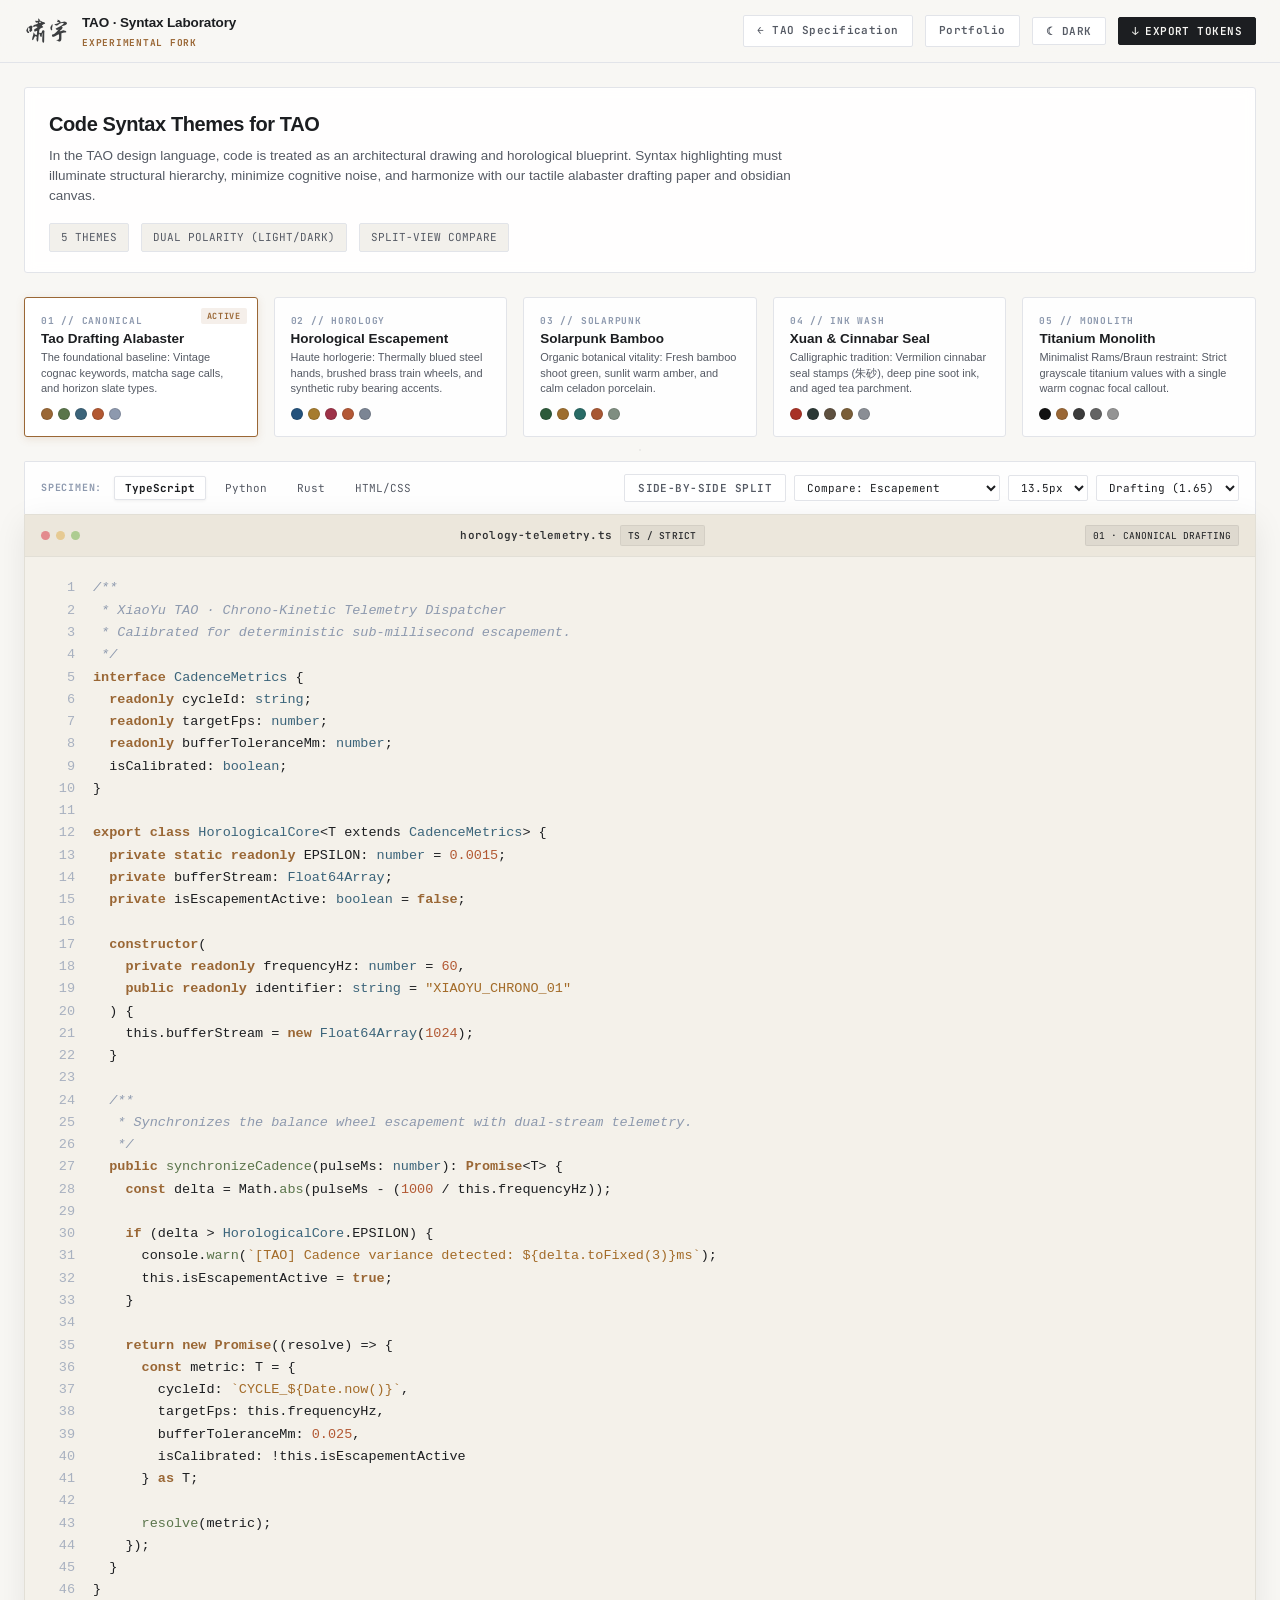
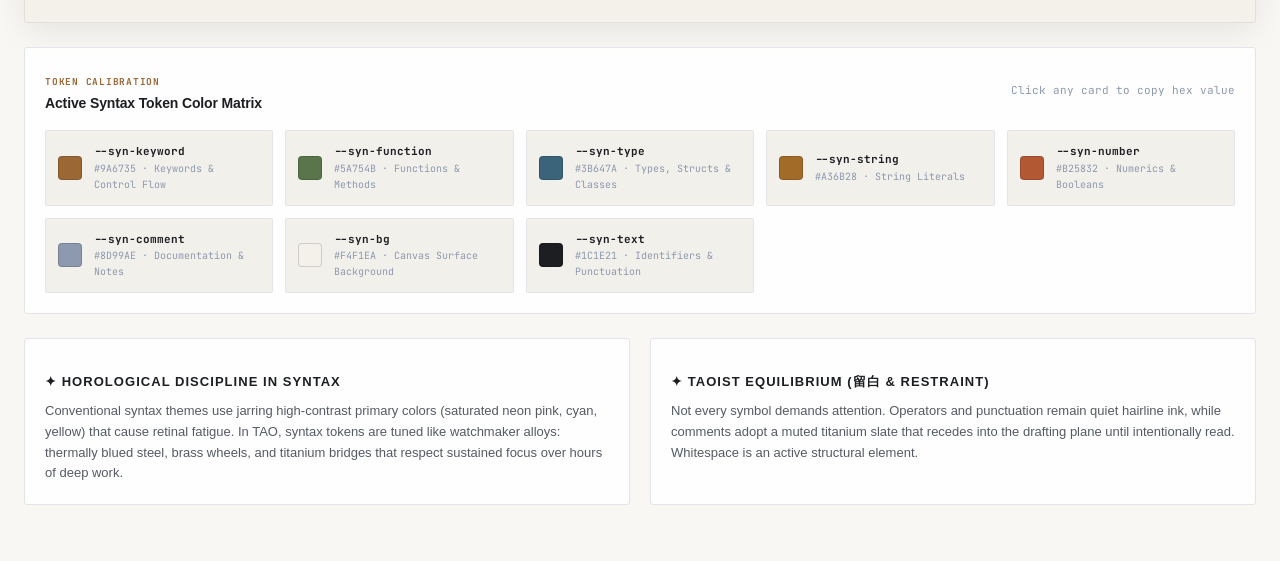
==== code-themes.html @ 93fcc8e7 "in-progress changes for sec 7" ====
<!DOCTYPE html>
<html lang="en" data-theme="light">
<head>
  <meta charset="UTF-8">
  <meta name="viewport" content="width=device-width, initial-scale=1.0">
  <title>啸宇 · TAO | Code Themes Laboratory (Experimental)</title>
  <meta name="description" content="Interactive code syntax theme laboratory for the XiaoYu TAO design system. Experiment with horological, botanical, calligraphic, and minimalist syntax palettes.">

  <!-- Core TAO Tokens & Styling -->
  <link rel="stylesheet" href="tokens.css">
  <link rel="stylesheet" href="code-themes.css">

  <!-- Zero-Flash Dark Mode Initialization -->
  <script>
    (function () {
      const saved = localStorage.getItem('xiaoyu_theme');
      const pref = window.matchMedia('(prefers-color-scheme: dark)').matches ? 'dark' : 'light';
      document.documentElement.setAttribute('data-theme', saved || pref);
    })();
  </script>
</head>
<body class="code-lab-page">

  <!-- LAB NAVIGATION HEADER -->
  <header class="lab-header">
    <div class="lab-header-inner">
      <a href="index.html" class="lab-brand" title="Return to XiaoYu TAO Specification">
        <span class="lab-calligraphy">啸宇</span>
        <div class="lab-title-group">
          <span class="lab-title">TAO · Syntax Laboratory</span>
          <span class="lab-badge">EXPERIMENTAL FORK</span>
        </div>
      </a>

      <div class="lab-nav-actions">
        <a href="index.html" class="lab-btn">← TAO Specification</a>
        <a href="portfolio.html" class="lab-btn">Portfolio</a>
        <button type="button" class="lab-btn" id="theme-toggle-btn" onclick="toggleGlobalTheme()" title="Toggle Dark / Light Canvas">
          <span id="theme-toggle-icon">☾</span>
          <span id="theme-toggle-label">DARK</span>
        </button>
        <button type="button" class="lab-btn primary" id="btn-export-tokens">
          <span>↓</span>
          <span>EXPORT TOKENS</span>
        </button>
      </div>
    </div>
  </header>

  <!-- MAIN LABORATORY CONTAINER -->
  <main class="lab-main">

    <!-- INTRO BANNER -->
    <section class="lab-intro-banner">
      <div class="lab-intro-text">
        <h1>Code Syntax Themes for TAO</h1>
        <p>
          In the TAO design language, code is treated as an architectural drawing and horological blueprint. Syntax highlighting must illuminate structural hierarchy, minimize cognitive noise, and harmonize with our tactile alabaster drafting paper and obsidian canvas.
        </p>
      </div>
      <div class="lab-stats-pills">
        <div class="lab-stat-pill">5 THEMES</div>
        <div class="lab-stat-pill">DUAL POLARITY (LIGHT/DARK)</div>
        <div class="lab-stat-pill">SPLIT-VIEW COMPARE</div>
      </div>
    </section>

    <!-- 01 · THEME CARDS SELECTOR -->
    <div class="theme-cards-grid">
      <!-- Theme 1 -->
      <button type="button" class="theme-card-btn active" data-theme-id="canonical">
        <div>
          <div class="theme-card-idx">01 // CANONICAL</div>
          <div class="theme-card-title">Tao Drafting Alabaster</div>
          <div class="theme-card-desc">The foundational baseline: Vintage cognac keywords, matcha sage calls, and horizon slate types.</div>
        </div>
        <div class="theme-palette-preview">
          <span class="palette-swatch-dot" style="background: #9A6735;" title="Cognac Keyword"></span>
          <span class="palette-swatch-dot" style="background: #5A754B;" title="Matcha Sage Function"></span>
          <span class="palette-swatch-dot" style="background: #3B647A;" title="Horizon Slate Type"></span>
          <span class="palette-swatch-dot" style="background: #B25832;" title="Terracotta Number"></span>
          <span class="palette-swatch-dot" style="background: #8D99AE;" title="Titanium Slate Comment"></span>
        </div>
      </button>

      <!-- Theme 2 -->
      <button type="button" class="theme-card-btn" data-theme-id="escapement">
        <div>
          <div class="theme-card-idx">02 // HOROLOGY</div>
          <div class="theme-card-title">Horological Escapement</div>
          <div class="theme-card-desc">Haute horlogerie: Thermally blued steel hands, brushed brass train wheels, and synthetic ruby bearing accents.</div>
        </div>
        <div class="theme-palette-preview">
          <span class="palette-swatch-dot" style="background: #23527C;" title="Blued Steel Keyword"></span>
          <span class="palette-swatch-dot" style="background: #A67C2E;" title="Brushed Brass Function"></span>
          <span class="palette-swatch-dot" style="background: #9E3248;" title="Synthetic Ruby Type"></span>
          <span class="palette-swatch-dot" style="background: #B35836;" title="Copper Number"></span>
          <span class="palette-swatch-dot" style="background: #7B8594;" title="Silver Graphite Comment"></span>
        </div>
      </button>

      <!-- Theme 3 -->
      <button type="button" class="theme-card-btn" data-theme-id="bamboo">
        <div>
          <div class="theme-card-idx">03 // SOLARPUNK</div>
          <div class="theme-card-title">Solarpunk Bamboo</div>
          <div class="theme-card-desc">Organic botanical vitality: Fresh bamboo shoot green, sunlit warm amber, and calm celadon porcelain.</div>
        </div>
        <div class="theme-palette-preview">
          <span class="palette-swatch-dot" style="background: #2D5A3A;" title="Deep Bamboo Keyword"></span>
          <span class="palette-swatch-dot" style="background: #9E6E2E;" title="Sunlit Amber Function"></span>
          <span class="palette-swatch-dot" style="background: #286B66;" title="Celadon Teal Type"></span>
          <span class="palette-swatch-dot" style="background: #A85834;" title="Clay Terracotta Number"></span>
          <span class="palette-swatch-dot" style="background: #7F8E81;" title="Moss Slate Comment"></span>
        </div>
      </button>

      <!-- Theme 4 -->
      <button type="button" class="theme-card-btn" data-theme-id="xuan">
        <div>
          <div class="theme-card-idx">04 // INK WASH</div>
          <div class="theme-card-title">Xuan &amp; Cinnabar Seal</div>
          <div class="theme-card-desc">Calligraphic tradition: Vermilion cinnabar seal stamps (朱砂), deep pine soot ink, and aged tea parchment.</div>
        </div>
        <div class="theme-palette-preview">
          <span class="palette-swatch-dot" style="background: #A83226;" title="Cinnabar Seal Keyword"></span>
          <span class="palette-swatch-dot" style="background: #2B3835;" title="Pine Soot Ink Function"></span>
          <span class="palette-swatch-dot" style="background: #5E503F;" title="Bronze Type"></span>
          <span class="palette-swatch-dot" style="background: #7A5E38;" title="Tea Stain String"></span>
          <span class="palette-swatch-dot" style="background: #8A8E95;" title="Washed Ink Comment"></span>
        </div>
      </button>

      <!-- Theme 5 -->
      <button type="button" class="theme-card-btn" data-theme-id="monolith">
        <div>
          <div class="theme-card-idx">05 // MONOLITH</div>
          <div class="theme-card-title">Titanium Monolith</div>
          <div class="theme-card-desc">Minimalist Rams/Braun restraint: Strict grayscale titanium values with a single warm cognac focal callout.</div>
        </div>
        <div class="theme-palette-preview">
          <span class="palette-swatch-dot" style="background: #111111;" title="High-Contrast Keyword"></span>
          <span class="palette-swatch-dot" style="background: #9A6735;" title="Sole Cognac Accent"></span>
          <span class="palette-swatch-dot" style="background: #3B3B3B;" title="Titanium Type"></span>
          <span class="palette-swatch-dot" style="background: #636363;" title="Mid Slate String"></span>
          <span class="palette-swatch-dot" style="background: #949494;" title="Muted Slate Comment"></span>
        </div>
      </button>
    </div>

    <!-- 02 · CODE PLAYGROUND STAGE & CONTROLS -->
    <div class="code-stage-toolbar">
      <!-- Language Tabs -->
      <div class="toolbar-group">
        <span class="toolbar-label">SPECIMEN:</span>
        <button type="button" class="lang-tab-btn active" data-lang="typescript">TypeScript</button>
        <button type="button" class="lang-tab-btn" data-lang="python">Python</button>
        <button type="button" class="lang-tab-btn" data-lang="rust">Rust</button>
        <button type="button" class="lang-tab-btn" data-lang="html_css">HTML/CSS</button>
      </div>

      <!-- Controls: Split View & Sizing -->
      <div class="toolbar-group">
        <button type="button" class="lab-btn" id="btn-toggle-split">SIDE-BY-SIDE SPLIT</button>
        
        <select class="toolbar-select" id="compare-theme-select" title="Theme to compare against in split view">
          <option value="canonical">Compare: Canonical</option>
          <option value="escapement" selected>Compare: Escapement</option>
          <option value="bamboo">Compare: Bamboo</option>
          <option value="xuan">Compare: Xuan &amp; Cinnabar</option>
          <option value="monolith">Compare: Monolith</option>
        </select>

        <select class="toolbar-select" id="code-size-select" title="Code Font Size">
          <option value="12.5">12.5px</option>
          <option value="13.5" selected>13.5px</option>
          <option value="14.5">14.5px</option>
        </select>

        <select class="toolbar-select" id="code-lh-select" title="Code Line Height">
          <option value="1.5">Compact (1.5)</option>
          <option value="1.65" selected>Drafting (1.65)</option>
          <option value="1.85">Relaxed (1.85)</option>
        </select>
      </div>
    </div>

    <!-- Playground Mount Point -->
    <div id="playground-mount"></div>

    <!-- 03 · TOKEN PALETTE MATRIX -->
    <section class="palette-matrix-box">
      <div class="matrix-header">
        <div>
          <span class="lab-badge">TOKEN CALIBRATION</span>
          <div class="matrix-title">Active Syntax Token Color Matrix</div>
        </div>
        <span style="font-family: var(--font-mono); font-size: 11px; color: var(--ink-muted);">Click any card to copy hex value</span>
      </div>
      <div class="matrix-grid" id="token-matrix-grid">
        <!-- Rendered dynamically by code-themes.js -->
      </div>
    </section>

    <!-- 04 · THEMATIC RATIONALE NOTES -->
    <section style="display: grid; grid-template-columns: repeat(auto-fit, minmax(300px, 1fr)); gap: var(--space-5); margin-bottom: var(--space-8);">
      <div style="background: var(--canvas-card); border: 1px solid var(--border-hairline); border-radius: var(--radius-card); padding: var(--space-5);">
        <h3 style="font-family: var(--font-sans); font-size: 13px; font-weight: 700; text-transform: uppercase; letter-spacing: 0.08em; color: var(--ink-primary); margin-bottom: 8px;">
          ✦ Horological Discipline in Syntax
        </h3>
        <p style="font-size: 13px; line-height: 1.6; color: var(--ink-secondary); margin: 0;">
          Conventional syntax themes use jarring high-contrast primary colors (saturated neon pink, cyan, yellow) that cause retinal fatigue. In TAO, syntax tokens are tuned like watchmaker alloys: thermally blued steel, brass wheels, and titanium bridges that respect sustained focus over hours of deep work.
        </p>
      </div>

      <div style="background: var(--canvas-card); border: 1px solid var(--border-hairline); border-radius: var(--radius-card); padding: var(--space-5);">
        <h3 style="font-family: var(--font-sans); font-size: 13px; font-weight: 700; text-transform: uppercase; letter-spacing: 0.08em; color: var(--ink-primary); margin-bottom: 8px;">
          ✦ Taoist Equilibrium (留白 &amp; Restraint)
        </h3>
        <p style="font-size: 13px; line-height: 1.6; color: var(--ink-secondary); margin: 0;">
          Not every symbol demands attention. Operators and punctuation remain quiet hairline ink, while comments adopt a muted titanium slate that recedes into the drafting plane until intentionally read. Whitespace is an active structural element.
        </p>
      </div>
    </section>

  </main>

  <!-- EXPORT MODAL -->
  <div class="export-modal-backdrop" id="export-modal">
    <div class="export-modal-card">
      <div class="export-modal-header">
        <span class="export-modal-title">Export CSS Tokens for tokens.css</span>
        <button type="button" class="export-modal-close" id="btn-close-modal">&times;</button>
      </div>
      <div class="export-modal-body">
        <p style="font-size: 12.5px; color: var(--ink-secondary); margin-top: 0;">
          Copy and paste these CSS Custom Properties into <code>tokens.css</code> to adopt the active code theme across your whole project:
        </p>
        <pre class="code-editor-body" style="background: var(--canvas-surface-recessed); border: 1px solid var(--border-hairline); border-radius: var(--radius-micro); padding: 14px; font-size: 12px;"><code id="export-code-snippet"></code></pre>
      </div>
      <div class="export-modal-footer">
        <button type="button" class="lab-btn primary" id="btn-modal-copy">COPY TO CLIPBOARD</button>
      </div>
    </div>
  </div>

  <!-- Global Dark/Light Mode Switcher Helper -->
  <script>
    function toggleGlobalTheme() {
      const current = document.documentElement.getAttribute('data-theme') || 'light';
      const next = current === 'dark' ? 'light' : 'dark';
      document.documentElement.setAttribute('data-theme', next);
      localStorage.setItem('xiaoyu_theme', next);

      const icon = document.getElementById('theme-toggle-icon');
      const label = document.getElementById('theme-toggle-label');
      if (icon) icon.textContent = next === 'dark' ? '☼' : '☾';
      if (label) label.textContent = next === 'dark' ? 'LIGHT' : 'DARK';
    }

    // Sync button on load
    (function () {
      const current = document.documentElement.getAttribute('data-theme');
      const icon = document.getElementById('theme-toggle-icon');
      const label = document.getElementById('theme-toggle-label');
      if (icon) icon.textContent = current === 'dark' ? '☼' : '☾';
      if (label) label.textContent = current === 'dark' ? 'LIGHT' : 'DARK';
    })();
  </script>

  <!-- Laboratory Logic -->
  <script src="code-themes.js"></script>

</body>
</html>
---- tokens.css ----
/**
 * 啸宇 · XIAOYU DESIGN SYSTEM TOKENS
 * Specification Version: 1.3 (Release)
 * Archetype: The Mindful Craftsman / High-Precision Modernist
 * Where Horological Precision meets High-Tech Rigor and Taoist Flow
 */

@import url('https://fonts.googleapis.com/css2?family=Zhi+Mang+Xing&family=JetBrains+Mono:ital,wght@0,400;0,500;0,600;0,700;1,400&family=Newsreader:ital,opsz,wght@0,6..72,300;0,6..72,400;0,6..72,500;1,6..72,300;1,6..72,400&display=swap');
@import url('https://api.fontshare.com/v2/css?f[]=satoshi@400,500,700,900&display=swap');

:root {
  /* ==========================================================================
     01 · CANVASES & SURFACES
     ========================================================================== */
  --canvas-bg: #F8F7F4;                    /* Warm Alabaster: Primary drafting sheet */
  --canvas-light: #F8F7F4;                 /* Backwards-compatible alias */
  --canvas-light-scrim: rgba(248, 247, 244, 0.40); /* Balanced overlay: preserves fine-paper texture while keeping alabaster clarity */
  --canvas-card: rgba(255, 255, 255, 0.88); /* Vellum Cardstock: Semi-translucent */
  --canvas-card-solid: #FFFFFF;            /* Pure Crisp Card */
  --canvas-header: rgba(248, 247, 244, 0.92);
  --canvas-surface-elevated: #FFFFFF;
  --canvas-surface-recessed: #F2F0EB;
  --canvas-dark: #121417;                  /* Fixed dark graphite tone */

  /* Architectural Drafting Dot Matrix (Light Theme ONLY - Subtle, Understated Cadence) */
  --grid-dot-color: rgba(28, 30, 33, 0.055);
  --grid-dot-size: 16px;                   /* Strict 16px Cartesian dot-matrix */
  --grid-dot-pattern: radial-gradient(var(--grid-dot-color) 0.75px, transparent 0);

  /* Dark Surface Dot Matrix */
  --grid-dot-dark-color: rgba(255, 255, 255, 0.07);
  --grid-dot-dark-pattern: radial-gradient(var(--grid-dot-dark-color) 1px, transparent 0);

  /* ==========================================================================
     02 · INKS & TYPOGRAPHY COLORS
     ========================================================================== */
  --ink-primary: #1C1E21;                  /* Deep Ink: Primary headings, logo & emphasis */
  --ink-secondary: #555A64;                /* Balanced Charcoal: Body prose & explanation */
  --ink-muted: #8D99AE;                    /* Titanium Slate: Metadata, tags, telemetry keys */
  --ink-faint: #B4B9C4;                    /* Faint Hairline Ink: Subtle indicators */

  /* Inks for Graphite Slate (Dark Context) */
  --ink-dark-primary: #F8F7F4;
  --ink-dark-secondary: #A6ADBA;
  --ink-dark-muted: #6C7280;

  /* ==========================================================================
     03 · CALIBRATED ACCENTS
     ========================================================================== */
  /* Matcha Sage: Vitality, Solarpunk Growth, Interactive Flow */
  --accent-sage: #768E65;
  --accent-sage-soft: #F0F4ED;
  --accent-sage-border: #CAD7C4;
  --accent-sage-deep: #3B532D;

  /* Calligraphic Logo Opacity: Subtle transparency in light theme to look written on paper */
  --calligraphy-opacity: 0.85;

  /* Vintage Cognac: Horological Heritage, Craft, Timestamps */
  --accent-cognac: #9A6735;
  --accent-cognac-soft: #FAF4EE;
  --accent-cognac-border: #E8D3C0;
  --accent-cognac-deep: #5A391A;

  /* ==========================================================================
     04 · HAIRLINES & BORDERS (1px Strict Disciplines)
     ========================================================================== */
  --border-hairline: #E2E4E9;              /* 1px Light Hairline: Structural precision */
  --border-subtle: #ECEEF2;                /* 1px Faint Divider */
  --border-hover: #CBD0D8;                 /* Interactive state */
  --border-dark: #23272F;                  /* Hairline on Graphite Slate */
  --border-dark-subtle: #1F2228;

  /* ==========================================================================
     05 · QUAD-TIER TYPOGRAPHY STACK
     ========================================================================== */
  /* Tier 1: Identity Mark - Pure Unboxed Wet-Ink Calligraphy (Wu Wei) */
  --font-calligraphy: 'Zhi Mang Xing', cursive;

  /* Tier 2: Editorial Serif - High-Contrast Precision & Philosophy */
  --font-serif: 'Newsreader', 'Canela', Georgia, serif;

  /* Tier 3: Body & UI Grotesque - Geometric Clarity with Human Warmth */
  --font-sans: 'Satoshi', -apple-system, BlinkMacSystemFont, "Segoe UI", Roboto, sans-serif;

  /* Tier 4: Telemetry & Machine Specs - Mechanical Monospace */
  --font-mono: 'JetBrains Mono', 'Berkeley Mono', 'SF Mono', monospace;

  /* ==========================================================================
     06 · SPATIAL SYSTEM (8px Baseline / 4px Micro-Increments)
     ========================================================================== */
  --space-0: 0px;
  --space-1: 4px;                          /* Micro-step */
  --space-2: 8px;                          /* Base unit */
  --space-3: 12px;
  --space-4: 16px;                         /* Dot-grid cadence */
  --space-5: 20px;
  --space-6: 24px;
  --space-8: 32px;
  --space-10: 40px;
  --space-12: 48px;
  --space-16: 64px;
  --space-20: 80px;
  --space-24: 96px;

  /* ==========================================================================
     07 · HOROLOGICAL RADII & TOLERANCES
     ========================================================================== */
  --radius-sharp: 0px;                     /* Architectural hairlines */
  --radius-micro: 2px;                     /* Precision pills, badges, inputs, buttons */
  --radius-card: 3px;                      /* Architectural cards */

  /* ==========================================================================
     08 · TRANSITIONS & LATENCY (Deliberate & Frictionless)
     ========================================================================== */
  --ease-deliberate: cubic-bezier(0.16, 1, 0.3, 1);
  --duration-instant: 120ms;
  --duration-smooth: 220ms;
  --duration-calm: 350ms;

  /* Subtle horological shadows (tonal depth over heavy blur) */
  --shadow-hairline: 0 1px 2px rgba(0, 0, 0, 0.04);
  --shadow-card: 0 2px 8px rgba(0, 0, 0, 0.04), 0 1px 2px rgba(0, 0, 0, 0.02);
  /* ==========================================================================
     09 · SYNTAX HIGHLIGHTING & CODE THEME TOKENS
     ========================================================================== */
  --syn-bg: #F4F1EA;                        /* Warm Alabaster drafting code ground */
  --syn-border: #E2E4E9;                    /* 1px Hairline terminal border */
  --syn-header-bg: #ECE8DE;                 /* Terminal window titlebar */
  --syn-text: #1C1E21;                      /* Base plain text & identifiers */
  --syn-comment: #8D99AE;                   /* Titanium Slate muted comment (italic) */
  --syn-keyword: #9A6735;                   /* Vintage Cognac: def, func, return, const, package */
  --syn-function: #5A754B;                  /* Matcha Sage: functions, methods, calls */
  --syn-string: #A36B28;                    /* Warm ocher parchment: string literals */
  --syn-type: #3B647A;                      /* Deep titanium slate: types, classes, structs */
  --syn-number: #B25832;                    /* Terracotta: integers, floats, booleans */
  --syn-operator: #6B7280;                  /* Faint hairline operators: =, :=, =>, + */
  --syn-property: #4B5563;                  /* Object properties & attributes */
  --syn-tag: #5A754B;                       /* HTML/XML tags */
  --syn-attr: #9A6735;                      /* HTML/CSS attributes */
  --syn-linenumber: #B0B7C3;                /* Neutral gutter numbers */
}

/* ==========================================================================
   09 · THEME ADAPTATION & DARK CANVAS SPECIFICATION
   ========================================================================== */
[data-theme="dark"] {
  --theme: dark;
  --canvas-bg: #000000;                    /* Primary dark drafting sheet: Pure Pitch Black */
  --canvas-light: #000000;                 /* Backwards-compatible alias */
  --canvas-dark-scrim: rgba(0, 0, 0, 0.32); /* Balanced overlay: preserves sand texture while grounding in pure black */
  --canvas-card: rgba(24, 27, 34, 0.82);   /* Translucent smoked vellum card */
  --canvas-card-solid: #181B21;            /* Solid dark card */
  --canvas-header: rgba(0, 0, 0, 0.88);    /* Dark frosted header */
  --canvas-surface-elevated: #20242D;
  --canvas-surface-recessed: #0e1014;

  /* Text & Inks in Dark Context */
  --ink-primary: #F8F7F4;                  /* Crisp warm alabaster white */
  --ink-secondary: #A6ADBA;                /* Crisp slate silver */
  --ink-muted: #7E8696;                    /* Muted titanium */
  --ink-faint: #3B414E;                    /* Subtle hairline ink */

  /* Hairlines in Dark Context */
  --border-hairline: #242933;              /* Razor-sharp 1px dark hairline */
  --border-subtle: #1C2028;                /* Recessed hairline divider */
  --border-hover: #3E4656;
  --border-dark: #2A303C;

  /* Accents in Dark Context */
  --accent-sage: #8DB477;                  /* Luminous Matcha Sage */
  --accent-sage-soft: rgba(141, 180, 119, 0.14);
  --accent-sage-border: rgba(141, 180, 119, 0.32);
  --accent-sage-deep: #C0E8AA;

  /* Solid calligraphy in dark mode */
  --calligraphy-opacity: 1;

  --accent-cognac: #C68E56;                /* Luminous warm cognac */
  --accent-cognac-soft: rgba(198, 142, 86, 0.14);
  --accent-cognac-border: rgba(198, 142, 86, 0.32);
  --accent-cognac-deep: #F0BC8A;

  /* Strict Grid Removal in Dark Mode */
  --grid-dot-pattern: none;

  /* Horological shadows for dark elevation */
  --shadow-hairline: 0 1px 2px rgba(0, 0, 0, 0.35);
  --shadow-card: 0 2px 10px rgba(0, 0, 0, 0.4), 0 1px 2px rgba(0, 0, 0, 0.2);
  --shadow-hover: 0 8px 24px rgba(0, 0, 0, 0.5), 0 2px 6px rgba(0, 0, 0, 0.3);

  /* Syntax Highlighting in Dark Mode */
  --syn-bg: #0E1116;                        /* Authentic deep terminal black */
  --syn-border: #242933;                    /* Razor-sharp 1px dark hairline */
  --syn-header-bg: #141820;                 /* Deep slate terminal titlebar */
  --syn-text: #E6EDF3;                      /* Crisp warm alabaster identifier */
  --syn-comment: #7E8696;                   /* Muted titanium comment (italic) */
  --syn-keyword: #C68E56;                   /* Luminous Vintage Cognac: def, func, return */
  --syn-function: #8DB477;                  /* Luminous Matcha Sage: functions, calls */
  --syn-string: #E0BA76;                    /* Warm ocher parchment: string literals */
  --syn-type: #88C0D0;                      /* Horizon slate blue: types, interfaces */
  --syn-number: #E09F67;                    /* Luminous terracotta: numbers, booleans */
  --syn-operator: #8B949E;                  /* Hairline operators: =, :=, =>, + */
  --syn-property: #A6ADBA;                  /* Properties & attributes */
  --syn-tag: #8DB477;                       /* HTML tags in sage */
  --syn-attr: #C68E56;                      /* HTML/CSS attributes in cognac */
  --syn-linenumber: #484F58;                /* Gutter numbers */
}

/* ==========================================================================
   BASE STYLES & RESETS
   ========================================================================== */
*, *::before, *::after {
  box-sizing: border-box;
}

html {
  scroll-behavior: smooth;
  text-rendering: optimizeLegibility;
  -webkit-font-smoothing: antialiased;
  -moz-osx-font-smoothing: grayscale;
}

body {
  margin: 0;
  padding: 0;
  background-color: var(--canvas-bg);
  background-image: 
    linear-gradient(var(--canvas-light-scrim, rgba(248, 247, 244, 0.40)), var(--canvas-light-scrim, rgba(248, 247, 244, 0.40))),
    url('fine-paper.jpg');
  background-size: cover;
  background-position: center center;
  background-repeat: no-repeat;
  background-attachment: fixed;
  color: var(--ink-primary);
  font-family: var(--font-sans);
  font-size: 15px;
  line-height: 1.6;
  transition: background-color var(--duration-smooth) ease, color var(--duration-smooth) ease;
}

/* 
 * Dark Theme: Aesthetic, Subtle & High Quality Black Sand Texture
 * Grid is strictly removed. Pure black (#000000) canvas with transparent black-sand image.
 */
[data-theme="dark"] {
  background-color: #000000;
}

[data-theme="dark"] body {
  background-color: #000000;
  background-image: 
    linear-gradient(var(--canvas-dark-scrim, rgba(0, 0, 0, 0.32)), var(--canvas-dark-scrim, rgba(0, 0, 0, 0.32))),
    url('black-sand.jpeg');
  background-size: cover;
  background-position: center center;
  background-repeat: no-repeat;
  background-attachment: fixed;
}

/* Selection aesthetics */
::selection {
  background-color: var(--accent-sage-soft);
  color: var(--accent-sage-deep);
}

/* ==========================================================================
   REUSABLE UTILITY CLASSES
   ========================================================================== */

/* Unboxed Calligraphic Signature */
.brand-signature {
  font-family: var(--font-calligraphy);
  font-size: 32px;
  line-height: 1;
  letter-spacing: 0.04em;
  color: var(--accent-sage);
  user-select: none;
  display: inline-block;
  opacity: var(--calligraphy-opacity, 0.85);
  transition: color var(--duration-instant) ease, opacity var(--duration-instant) ease;
}

.brand-signature:hover {
  color: var(--accent-sage-deep);
}

/* Editorial Heading */
.brand-heading {
  font-family: var(--font-serif);
  font-weight: 400;
  letter-spacing: -0.02em;
  color: var(--ink-primary);
}

/* Telemetry Readout */
.brand-mono {
  font-family: var(--font-mono);
  letter-spacing: 0.05em;
}

/* Status Pill */
.status-pill {
  display: inline-flex;
  align-items: center;
  gap: 7px;
  font-family: var(--font-mono);
  font-size: 11px;
  font-weight: 500;
  letter-spacing: 0.08em;
  text-transform: uppercase;
  background: var(--accent-sage-soft);
  color: var(--accent-sage-deep);
  border: 1px solid var(--accent-sage-border);
  padding: 4px 10px;
  border-radius: var(--radius-micro);
  transition: all var(--duration-smooth) ease;
}

.status-pulse {
  width: 6px;
  height: 6px;
  background-color: var(--accent-sage);
  border-radius: 50%;
  box-shadow: 0 0 0 2px var(--accent-sage-border);
  animation: pulseGlow 2.4s cubic-bezier(0.4, 0, 0.6, 1) infinite;
}

@keyframes pulseGlow {
  0%, 100% { opacity: 1; transform: scale(1); }
  50% { opacity: 0.5; transform: scale(0.9); }
}

/* Precision Hairline Divider */
.hairline-divider {
  border: 0;
  height: 1px;
  background-color: var(--border-hairline);
  margin: var(--space-6) 0;
}

/* Precision Button Primary */
.btn-primary {
  display: inline-flex;
  align-items: center;
  gap: var(--space-2);
  font-family: var(--font-sans);
  font-size: 13px;
  font-weight: 700;
  letter-spacing: 0.08em;
  text-transform: uppercase;
  text-decoration: none;
  background: var(--ink-primary);
  color: var(--canvas-bg);
  border: 1px solid var(--ink-primary);
  padding: 10px 20px;
  border-radius: var(--radius-micro);
  transition: all var(--duration-smooth) var(--ease-deliberate);
  cursor: pointer;
}

.btn-primary:hover {
  opacity: 0.92;
  box-shadow: var(--shadow-hover);
  transform: translateY(-1px);
}

/* Precision Button Secondary */
.btn-secondary {
  display: inline-flex;
  align-items: center;
  gap: var(--space-2);
  font-family: var(--font-sans);
  font-size: 13px;
  font-weight: 600;
  letter-spacing: 0.08em;
  text-transform: uppercase;
  text-decoration: none;
  background: var(--canvas-card);
  color: var(--ink-primary);
  border: 1px solid var(--border-hairline);
  padding: 10px 20px;
  border-radius: var(--radius-micro);
  transition: all var(--duration-smooth) var(--ease-deliberate);
  cursor: pointer;
  backdrop-filter: blur(8px);
}

.btn-secondary:hover {
  background: var(--canvas-card-solid);
  border-color: var(--border-hover);
  box-shadow: var(--shadow-hairline);
  transform: translateY(-1px);
}
---- code-themes.css ----
/**
 * 啸宇 · XIAOYU DESIGN SYSTEM (TAO)
 * Code Themes Laboratory & Experimental Syntax Sandbox
 */

/* ==========================================================================
   01 · THEME DEFINITIONS (CSS CUSTOM PROPERTIES)
   ========================================================================== */

/* Theme 1: Canonical Tao Drafting (Alabaster & Obsidian) */
[data-code-theme="canonical"] {
  --th-bg: #F4F1EA;
  --th-border: #E2DFD6;
  --th-header-bg: #ECE7DC;
  --th-text: #1C1E21;
  --th-comment: #8D99AE;
  --th-keyword: #9A6735;
  --th-function: #5A754B;
  --th-string: #A36B28;
  --th-type: #3B647A;
  --th-number: #B25832;
  --th-operator: #6B7280;
  --th-property: #4B5563;
  --th-tag: #5A754B;
  --th-attr: #9A6735;
  --th-linenumber: #A8B1C0;
  --th-selection: rgba(154, 103, 53, 0.18);
  --th-cursor: #9A6735;
}

[data-theme="dark"] [data-code-theme="canonical"],
[data-code-theme="canonical"].force-dark {
  --th-bg: #0E1116;
  --th-border: #242933;
  --th-header-bg: #141820;
  --th-text: #E6EDF3;
  --th-comment: #7E8696;
  --th-keyword: #C68E56;
  --th-function: #8DB477;
  --th-string: #E0BA76;
  --th-type: #88C0D0;
  --th-number: #E09F67;
  --th-operator: #8B949E;
  --th-property: #A6ADBA;
  --th-tag: #8DB477;
  --th-attr: #C68E56;
  --th-linenumber: #484F58;
  --th-selection: rgba(198, 142, 86, 0.25);
  --th-cursor: #C68E56;
}

/* Theme 2: Horological Escapement (Blued Steel, Brass & Ruby) */
[data-code-theme="escapement"] {
  --th-bg: #F5F4F0;
  --th-border: #E0DDD5;
  --th-header-bg: #ECE9E1;
  --th-text: #1E2229;
  --th-comment: #7B8594;
  --th-keyword: #23527C;     /* Blued Steel */
  --th-function: #A67C2E;    /* Watchmaker Brass */
  --th-string: #8C6F4B;      /* Aged Vellum */
  --th-type: #9E3248;        /* Synthetic Ruby */
  --th-number: #B35836;      /* Polished Copper */
  --th-operator: #5A6472;
  --th-property: #3B4452;
  --th-tag: #23527C;
  --th-attr: #A67C2E;
  --th-linenumber: #A4ACB9;
  --th-selection: rgba(35, 82, 124, 0.16);
  --th-cursor: #23527C;
}

[data-theme="dark"] [data-code-theme="escapement"],
[data-code-theme="escapement"].force-dark {
  --th-bg: #101216;
  --th-border: #262B35;
  --th-header-bg: #161A22;
  --th-text: #E5E9F0;
  --th-comment: #6E7681;
  --th-keyword: #5D9CEC;     /* Luminous Blued Steel */
  --th-function: #E5C07B;    /* Luminous Horological Brass */
  --th-string: #D19A66;      /* Sand Vellum */
  --th-type: #E06C75;        /* Ruby Jewel */
  --th-number: #F08D49;      /* Copper Wheel */
  --th-operator: #8892B0;
  --th-property: #ABB2BF;
  --th-tag: #5D9CEC;
  --th-attr: #E5C07B;
  --th-linenumber: #4B5263;
  --th-selection: rgba(93, 156, 236, 0.24);
  --th-cursor: #5D9CEC;
}

/* Theme 3: Solarpunk Bamboo (Organic Moss, Amber & Celadon) */
[data-code-theme="bamboo"] {
  --th-bg: #F3F5F0;
  --th-border: #D8DFD4;
  --th-header-bg: #E7ECE3;
  --th-text: #1C241E;
  --th-comment: #7F8E81;
  --th-keyword: #2D5A3A;     /* Deep Bamboo */
  --th-function: #9E6E2E;    /* Sunlit Amber */
  --th-string: #8A6B32;      /* Earth Ochre */
  --th-type: #286B66;        /* Celadon Teal */
  --th-number: #A85834;      /* Terracotta Clay */
  --th-operator: #5A695E;
  --th-property: #3B4B3F;
  --th-tag: #2D5A3A;
  --th-attr: #9E6E2E;
  --th-linenumber: #9FAEA1;
  --th-selection: rgba(45, 90, 58, 0.16);
  --th-cursor: #2D5A3A;
}

[data-theme="dark"] [data-code-theme="bamboo"],
[data-code-theme="bamboo"].force-dark {
  --th-bg: #0E1410;
  --th-border: #1E2E22;
  --th-header-bg: #141F18;
  --th-text: #E3EBE4;
  --th-comment: #65776A;
  --th-keyword: #78C288;     /* Luminous Young Bamboo */
  --th-function: #E2B462;    /* Amber Blossom */
  --th-string: #D4A76A;      /* Dried Reed */
  --th-type: #56B6C2;        /* Luminous Celadon */
  --th-number: #E57C58;      /* Warm Terracotta */
  --th-operator: #819888;
  --th-property: #A8BCAE;
  --th-tag: #78C288;
  --th-attr: #E2B462;
  --th-linenumber: #3D4F42;
  --th-selection: rgba(120, 194, 136, 0.22);
  --th-cursor: #78C288;
}

/* Theme 4: Xuan Paper & Cinnabar Seal (Calligraphic Ink Wash) */
[data-code-theme="xuan"] {
  --th-bg: #F7F4EC;
  --th-border: #E5DFC8;
  --th-header-bg: #EEE8D5;
  --th-text: #191B1F;
  --th-comment: #8A8E95;
  --th-keyword: #A83226;     /* Cinnabar Seal (朱砂) */
  --th-function: #2B3835;    /* Pine Soot Ink (松烟墨) */
  --th-string: #7A5E38;      /* Aged Tea Stain */
  --th-type: #5E503F;        /* Bronze Inscription */
  --th-number: #9C442A;      /* Iron Red */
  --th-operator: #63666A;
  --th-property: #3B3E44;
  --th-tag: #A83226;
  --th-attr: #7A5E38;
  --th-linenumber: #B0A894;
  --th-selection: rgba(168, 50, 38, 0.15);
  --th-cursor: #A83226;
}

[data-theme="dark"] [data-code-theme="xuan"],
[data-code-theme="xuan"].force-dark {
  --th-bg: #111215;
  --th-border: #2A2A30;
  --th-header-bg: #18191E;
  --th-text: #E8E6E3;
  --th-comment: #6E7179;
  --th-keyword: #E85B4D;     /* Luminous Cinnabar Vermilion */
  --th-function: #98C379;    /* Jade Spring Ink */
  --th-string: #D99B61;      /* Golden Silk */
  --th-type: #C8AE7D;        /* Gilded Bronze */
  --th-number: #F27A59;      /* Red Ochre */
  --th-operator: #8E929C;
  --th-property: #B7B8BE;
  --th-tag: #E85B4D;
  --th-attr: #D99B61;
  --th-linenumber: #4B4D54;
  --th-selection: rgba(232, 91, 77, 0.22);
  --th-cursor: #E85B4D;
}

/* Theme 5: Titanium Monolith (Minimalist Monochromatic + Accent) */
[data-code-theme="monolith"] {
  --th-bg: #FAFAFA;
  --th-border: #E5E5E5;
  --th-header-bg: #F0F0F0;
  --th-text: #161616;
  --th-comment: #949494;
  --th-keyword: #111111;     /* High-contrast bold black */
  --th-function: #9A6735;    /* Sole Cognac Accent */
  --th-string: #636363;      /* Mid graphite */
  --th-type: #3B3B3B;        /* Heavy graphite */
  --th-number: #757575;      /* Slate */
  --th-operator: #757575;
  --th-property: #424242;
  --th-tag: #111111;
  --th-attr: #9A6735;
  --th-linenumber: #BBBBBB;
  --th-selection: rgba(154, 103, 53, 0.16);
  --th-cursor: #9A6735;
}

[data-theme="dark"] [data-code-theme="monolith"],
[data-code-theme="monolith"].force-dark {
  --th-bg: #0D0E10;
  --th-border: #222428;
  --th-header-bg: #141518;
  --th-text: #EAEAEA;
  --th-comment: #63666E;
  --th-keyword: #FFFFFF;     /* Pure titanium white */
  --th-function: #8DB477;    /* Sole Luminous Sage Accent */
  --th-string: #A0A4AC;      /* Silver mist */
  --th-type: #C7CBD2;        /* Pale titanium */
  --th-number: #8E939D;      /* Medium slate */
  --th-operator: #858992;
  --th-property: #B2B6BE;
  --th-tag: #FFFFFF;
  --th-attr: #8DB477;
  --th-linenumber: #44474E;
  --th-selection: rgba(141, 180, 119, 0.22);
  --th-cursor: #8DB477;
}

/* ==========================================================================
   02 · PAGE LAYOUT & HEADER
   ========================================================================== */
body.code-lab-page {
  background-color: var(--canvas-bg);
  background-image: var(--grid-dot-pattern);
  background-size: var(--grid-dot-size) var(--grid-dot-size);
  color: var(--ink-primary);
  font-family: var(--font-sans);
  margin: 0;
  padding: 0;
  min-height: 100vh;
  display: flex;
  flex-direction: column;
}

.lab-header {
  position: sticky;
  top: 0;
  z-index: 100;
  background: var(--canvas-header);
  backdrop-filter: blur(12px);
  -webkit-backdrop-filter: blur(12px);
  border-bottom: 1px solid var(--border-hairline);
  padding: var(--space-3) var(--space-6);
}

.lab-header-inner {
  max-width: 1440px;
  margin: 0 auto;
  display: flex;
  justify-content: space-between;
  align-items: center;
  gap: var(--space-4);
  flex-wrap: wrap;
}

.lab-brand {
  display: flex;
  align-items: center;
  gap: var(--space-3);
  text-decoration: none;
  color: inherit;
}

.lab-calligraphy {
  font-family: var(--font-calligraphy);
  font-size: 26px;
  color: var(--ink-primary);
  opacity: var(--calligraphy-opacity);
  line-height: 1;
}

.lab-title-group {
  display: flex;
  flex-direction: column;
  gap: 1px;
}

.lab-title {
  font-family: var(--font-sans);
  font-size: 13.5px;
  font-weight: 700;
  letter-spacing: -0.01em;
  color: var(--ink-primary);
}

.lab-badge {
  font-family: var(--font-mono);
  font-size: 9.5px;
  font-weight: 700;
  letter-spacing: 0.08em;
  color: var(--accent-cognac);
  text-transform: uppercase;
}

.lab-nav-actions {
  display: flex;
  align-items: center;
  gap: var(--space-3);
}

.lab-btn {
  font-family: var(--font-mono);
  font-size: 11px;
  font-weight: 600;
  letter-spacing: 0.04em;
  padding: 6px 13px;
  border-radius: var(--radius-micro);
  border: 1px solid var(--border-hairline);
  background: var(--canvas-card-solid);
  color: var(--ink-secondary);
  cursor: pointer;
  text-decoration: none;
  display: inline-flex;
  align-items: center;
  gap: 6px;
  transition: all var(--duration-instant) ease;
}

.lab-btn:hover {
  border-color: var(--ink-primary);
  color: var(--ink-primary);
}

.lab-btn.primary {
  background: var(--ink-primary);
  color: var(--canvas-bg);
  border-color: var(--ink-primary);
}

.lab-btn.primary:hover {
  background: var(--accent-cognac);
  border-color: var(--accent-cognac);
}

/* ==========================================================================
   03 · MAIN CONTAINER
   ========================================================================== */
.lab-main {
  max-width: 1440px;
  margin: 0 auto;
  padding: var(--space-6);
  width: 100%;
  box-sizing: border-box;
  flex: 1;
}

.lab-intro-banner {
  background: var(--canvas-card);
  border: 1px solid var(--border-hairline);
  border-radius: var(--radius-card);
  padding: var(--space-5) var(--space-6);
  margin-bottom: var(--space-6);
  backdrop-filter: blur(6px);
  display: flex;
  justify-content: space-between;
  align-items: center;
  gap: var(--space-4);
  flex-wrap: wrap;
}

.lab-intro-text h1 {
  font-family: var(--font-sans);
  font-size: 20px;
  font-weight: 700;
  letter-spacing: -0.02em;
  color: var(--ink-primary);
  margin: 0 0 6px 0;
}

.lab-intro-text p {
  font-size: 13.5px;
  color: var(--ink-secondary);
  margin: 0;
  max-width: 780px;
  line-height: 1.5;
}

.lab-stats-pills {
  display: flex;
  gap: var(--space-3);
}

.lab-stat-pill {
  font-family: var(--font-mono);
  font-size: 11px;
  padding: 5px 11px;
  border-radius: var(--radius-micro);
  background: var(--canvas-surface-recessed);
  border: 1px solid var(--border-hairline);
  color: var(--ink-secondary);
}

/* ==========================================================================
   04 · THEME SELECTOR CAROUSEL / CARDS
   ========================================================================== */
.theme-cards-grid {
  display: grid;
  grid-template-columns: repeat(5, 1fr);
  gap: var(--space-4);
  margin-bottom: var(--space-6);
}

@media (max-width: 1180px) {
  .theme-cards-grid {
    grid-template-columns: repeat(3, 1fr);
  }
}

@media (max-width: 768px) {
  .theme-cards-grid {
    grid-template-columns: 1fr;
  }
}

.theme-card-btn {
  text-align: left;
  background: var(--canvas-card);
  border: 1px solid var(--border-hairline);
  border-radius: var(--radius-card);
  padding: var(--space-4);
  cursor: pointer;
  transition: all var(--duration-instant) ease;
  position: relative;
  display: flex;
  flex-direction: column;
  justify-content: space-between;
  min-height: 120px;
}

.theme-card-btn:hover {
  border-color: var(--border-hover);
  transform: translateY(-2px);
  box-shadow: 0 4px 12px rgba(0, 0, 0, 0.04);
}

.theme-card-btn.active {
  border-color: var(--accent-cognac);
  background: var(--canvas-card-solid);
  box-shadow: 0 2px 8px rgba(154, 103, 53, 0.15);
}

.theme-card-btn.active::after {
  content: 'ACTIVE';
  position: absolute;
  top: 10px;
  right: 10px;
  font-family: var(--font-mono);
  font-size: 8.5px;
  font-weight: 700;
  letter-spacing: 0.08em;
  color: var(--accent-cognac);
  background: rgba(154, 103, 53, 0.1);
  padding: 2px 6px;
  border-radius: 2px;
}

.theme-card-idx {
  font-family: var(--font-mono);
  font-size: 9.5px;
  font-weight: 700;
  color: var(--ink-muted);
  letter-spacing: 0.08em;
  margin-bottom: 4px;
}

.theme-card-title {
  font-family: var(--font-sans);
  font-size: 13.5px;
  font-weight: 700;
  color: var(--ink-primary);
  margin-bottom: 4px;
}

.theme-card-desc {
  font-size: 11px;
  color: var(--ink-secondary);
  line-height: 1.4;
  margin-bottom: var(--space-3);
  flex: 1;
}

.theme-palette-preview {
  display: flex;
  gap: 5px;
  margin-top: auto;
}

.palette-swatch-dot {
  width: 12px;
  height: 12px;
  border-radius: 50%;
  border: 1px solid rgba(0, 0, 0, 0.12);
  display: inline-block;
}

/* ==========================================================================
   05 · CODE PLAYGROUND & TOOLBAR
   ========================================================================== */
.code-stage-toolbar {
  display: flex;
  justify-content: space-between;
  align-items: center;
  background: var(--canvas-card);
  border: 1px solid var(--border-hairline);
  border-radius: var(--radius-micro) var(--radius-micro) 0 0;
  padding: var(--space-3) var(--space-4);
  gap: var(--space-3);
  flex-wrap: wrap;
  border-bottom: none;
}

.toolbar-group {
  display: flex;
  align-items: center;
  gap: var(--space-2);
}

.toolbar-label {
  font-family: var(--font-mono);
  font-size: 10px;
  font-weight: 700;
  letter-spacing: 0.08em;
  color: var(--ink-muted);
  text-transform: uppercase;
  margin-right: 4px;
}

.lang-tab-btn {
  font-family: var(--font-mono);
  font-size: 11px;
  padding: 4px 10px;
  border-radius: var(--radius-micro);
  border: 1px solid transparent;
  background: transparent;
  color: var(--ink-secondary);
  cursor: pointer;
  transition: all var(--duration-instant) ease;
}

.lang-tab-btn:hover {
  color: var(--ink-primary);
  background: var(--canvas-surface-recessed);
}

.lang-tab-btn.active {
  background: var(--canvas-card-solid);
  border-color: var(--border-hairline);
  color: var(--ink-primary);
  font-weight: 700;
  box-shadow: 0 1px 3px rgba(0, 0, 0, 0.06);
}

.toolbar-select {
  font-family: var(--font-mono);
  font-size: 11px;
  padding: 4px 8px;
  border-radius: var(--radius-micro);
  border: 1px solid var(--border-hairline);
  background: var(--canvas-card-solid);
  color: var(--ink-primary);
  cursor: pointer;
  outline: none;
}

/* Code Playground Terminal Window */
.code-playground-window {
  background: var(--th-bg);
  border: 1px solid var(--th-border);
  border-radius: 0 0 var(--radius-card) var(--radius-card);
  overflow: hidden;
  box-shadow: 0 8px 32px rgba(0, 0, 0, 0.08);
  margin-bottom: var(--space-6);
  transition: background 0.2s ease, border-color 0.2s ease;
}

.terminal-titlebar {
  display: flex;
  justify-content: space-between;
  align-items: center;
  padding: 10px 16px;
  background: var(--th-header-bg);
  border-bottom: 1px solid var(--th-border);
  font-family: var(--font-mono);
  font-size: 11px;
  color: var(--th-text);
  user-select: none;
}

.terminal-dots {
  display: flex;
  gap: 6px;
  align-items: center;
}

.terminal-dot {
  width: 9px;
  height: 9px;
  border-radius: 50%;
  display: inline-block;
  opacity: 0.75;
}

.terminal-dot.red { background: #E06C75; }
.terminal-dot.yellow { background: #E5C07B; }
.terminal-dot.green { background: #98C379; }

.terminal-file-title {
  display: flex;
  align-items: center;
  gap: 8px;
  font-weight: 600;
  letter-spacing: 0.02em;
  opacity: 0.9;
}

.terminal-meta-pills {
  display: flex;
  gap: 8px;
}

.terminal-pill {
  font-size: 9.5px;
  padding: 2px 7px;
  border-radius: 2px;
  background: rgba(0, 0, 0, 0.06);
  border: 1px solid rgba(0, 0, 0, 0.06);
}

[data-theme="dark"] .terminal-pill,
.force-dark .terminal-pill {
  background: rgba(255, 255, 255, 0.08);
  border-color: rgba(255, 255, 255, 0.08);
}

/* Split View Comparison Grid */
.split-view-container {
  display: grid;
  grid-template-columns: 1fr 1fr;
  gap: var(--space-5);
  margin-bottom: var(--space-6);
}

@media (max-width: 960px) {
  .split-view-container {
    grid-template-columns: 1fr;
  }
}

/* Code Editor Stage & Typography */
.code-editor-body {
  padding: 20px 24px;
  margin: 0;
  overflow-x: auto;
  font-family: 'JetBrains Mono', 'Fira Code', 'Courier New', monospace;
  font-size: var(--code-font-size, 13.5px);
  line-height: var(--code-line-height, 1.65);
  color: var(--th-text);
  tab-size: 2;
  white-space: pre;
}

.code-line {
  display: flex;
  min-height: 1.65em;
  position: relative;
}

.code-line:hover {
  background: rgba(128, 128, 128, 0.05);
}

.code-gutter-num {
  width: 44px;
  padding-right: 18px;
  text-align: right;
  color: var(--th-linenumber);
  user-select: none;
  flex-shrink: 0;
  font-weight: 400;
}

.code-line-content {
  flex: 1;
}

/* Syntax Token Classes */
.tok-k { color: var(--th-keyword); font-weight: 600; }
.tok-f { color: var(--th-function); font-weight: 500; }
.tok-s { color: var(--th-string); }
.tok-t { color: var(--th-type); font-weight: 500; }
.tok-n { color: var(--th-number); }
.tok-c { color: var(--th-comment); font-style: italic; }
.tok-o { color: var(--th-operator); }
.tok-p { color: var(--th-property); }
.tok-tag { color: var(--th-tag); font-weight: 600; }
.tok-attr { color: var(--th-attr); }
.tok-punct { color: var(--th-operator); }

/* Interactive Hover Tooltip for Tokens */
.tok-interactive {
  cursor: help;
  position: relative;
  border-radius: 2px;
  transition: background 0.1s ease;
}

.tok-interactive:hover {
  background: rgba(128, 128, 128, 0.18);
  outline: 1px dotted var(--accent-cognac);
}

/* ==========================================================================
   06 · TOKEN PALETTE MATRIX & EXPORT
   ========================================================================== */
.palette-matrix-box {
  background: var(--canvas-card);
  border: 1px solid var(--border-hairline);
  border-radius: var(--radius-card);
  padding: var(--space-5);
  margin-bottom: var(--space-6);
}

.matrix-header {
  display: flex;
  justify-content: space-between;
  align-items: center;
  margin-bottom: var(--space-4);
}

.matrix-title {
  font-family: var(--font-sans);
  font-size: 14px;
  font-weight: 700;
  letter-spacing: -0.01em;
  color: var(--ink-primary);
}

.matrix-grid {
  display: grid;
  grid-template-columns: repeat(auto-fit, minmax(200px, 1fr));
  gap: var(--space-3);
}

.matrix-item {
  background: var(--canvas-surface-recessed);
  border: 1px solid var(--border-hairline);
  border-radius: var(--radius-micro);
  padding: var(--space-3);
  display: flex;
  align-items: center;
  gap: 12px;
  cursor: pointer;
  transition: all var(--duration-instant) ease;
}

.matrix-item:hover {
  border-color: var(--accent-cognac);
  background: var(--canvas-card-solid);
}

.matrix-swatch {
  width: 24px;
  height: 24px;
  border-radius: 4px;
  border: 1px solid rgba(0, 0, 0, 0.15);
  flex-shrink: 0;
}

.matrix-item-info {
  display: flex;
  flex-direction: column;
  overflow: hidden;
}

.matrix-item-name {
  font-family: var(--font-mono);
  font-size: 11px;
  font-weight: 700;
  color: var(--ink-primary);
}

.matrix-item-hex {
  font-family: var(--font-mono);
  font-size: 10px;
  color: var(--ink-muted);
}

/* ==========================================================================
   07 · EXPORT MODAL
   ========================================================================== */
.export-modal-backdrop {
  position: fixed;
  inset: 0;
  background: rgba(0, 0, 0, 0.65);
  backdrop-filter: blur(4px);
  z-index: 1000;
  display: none;
  align-items: center;
  justify-content: center;
  padding: var(--space-5);
}

.export-modal-backdrop.open {
  display: flex;
}

.export-modal-card {
  background: var(--canvas-card-solid);
  border: 1px solid var(--border-hairline);
  border-radius: var(--radius-card);
  max-width: 680px;
  width: 100%;
  max-height: 85vh;
  display: flex;
  flex-direction: column;
  box-shadow: 0 20px 60px rgba(0, 0, 0, 0.3);
}

.export-modal-header {
  display: flex;
  justify-content: space-between;
  align-items: center;
  padding: var(--space-4) var(--space-5);
  border-bottom: 1px solid var(--border-hairline);
}

.export-modal-title {
  font-family: var(--font-sans);
  font-size: 15px;
  font-weight: 700;
}

.export-modal-close {
  background: none;
  border: none;
  font-size: 18px;
  cursor: pointer;
  color: var(--ink-secondary);
}

.export-modal-body {
  padding: var(--space-5);
  overflow-y: auto;
  flex: 1;
}

.export-modal-footer {
  padding: var(--space-4) var(--space-5);
  border-top: 1px solid var(--border-hairline);
  display: flex;
  justify-content: flex-end;
  gap: var(--space-3);
}

/* Token Hover Tooltip Pill */
#token-info-pill {
  position: fixed;
  z-index: 2000;
  pointer-events: none;
  background: #1C1E21;
  color: #F8F7F4;
  border: 1px solid #3B4452;
  border-radius: 4px;
  padding: 6px 10px;
  font-family: var(--font-mono);
  font-size: 10.5px;
  box-shadow: 0 4px 16px rgba(0, 0, 0, 0.35);
  display: none;
}
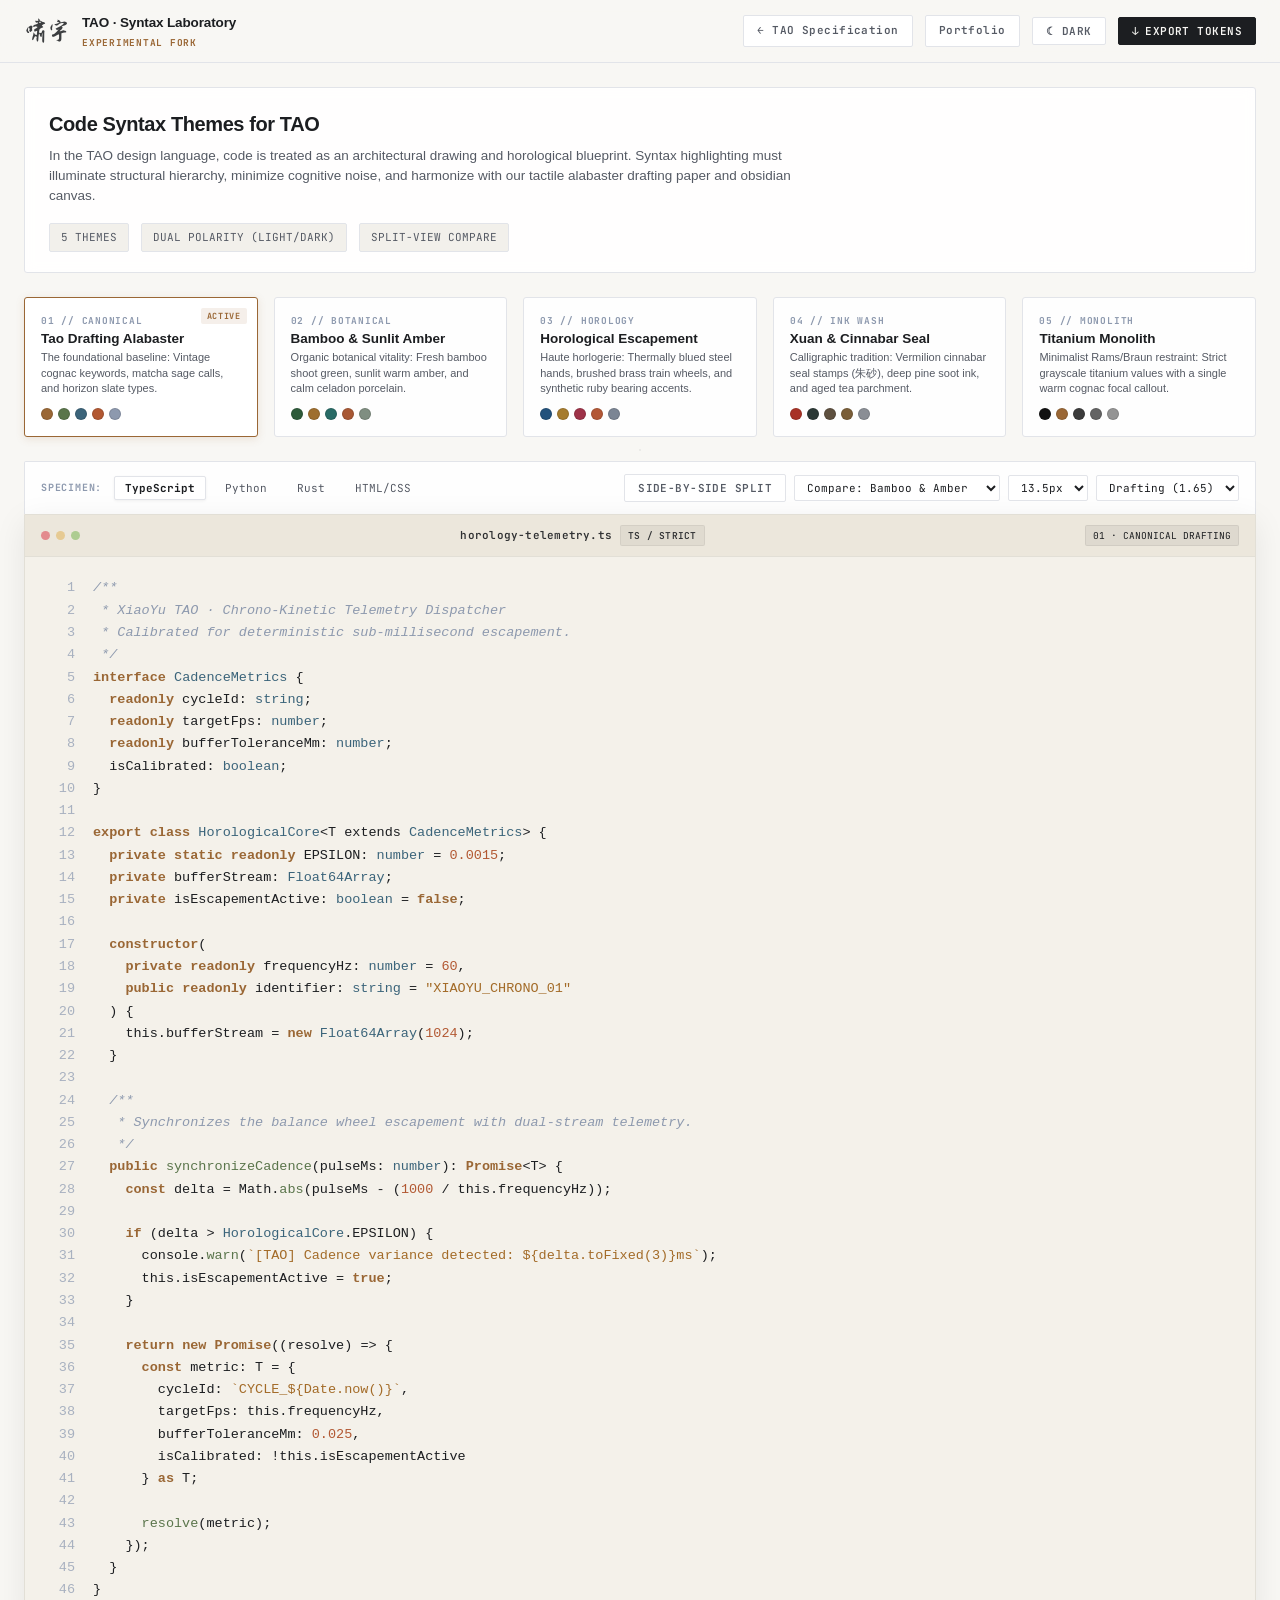
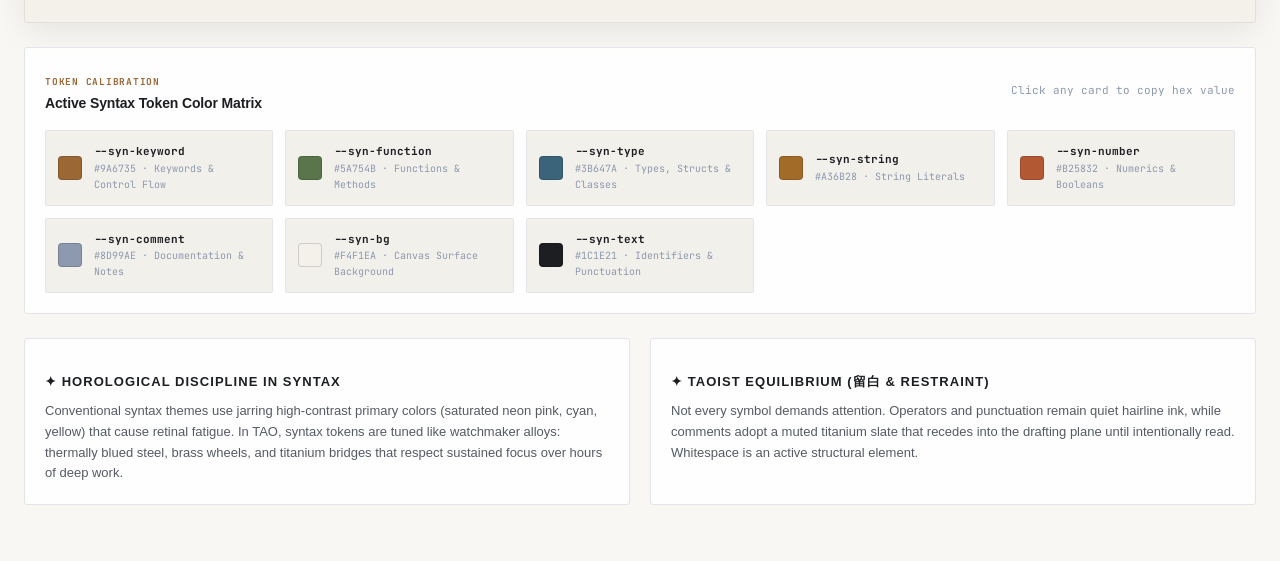
==== commit f2ad7bd3: "feat: promote Bamboo & Sunlit Amber to Theme 02 and reorder Escapement to Theme 03" ====
--- a/code-themes.html
+++ b/code-themes.html
@@ -84,9 +84,25 @@
       </button>
 
       <!-- Theme 2 -->
+      <button type="button" class="theme-card-btn" data-theme-id="bamboo">
+        <div>
+          <div class="theme-card-idx">02 // BOTANICAL</div>
+          <div class="theme-card-title">Bamboo &amp; Sunlit Amber</div>
+          <div class="theme-card-desc">Organic botanical vitality: Fresh bamboo shoot green, sunlit warm amber, and calm celadon porcelain.</div>
+        </div>
+        <div class="theme-palette-preview">
+          <span class="palette-swatch-dot" style="background: #2D5A3A;" title="Deep Bamboo Keyword"></span>
+          <span class="palette-swatch-dot" style="background: #9E6E2E;" title="Sunlit Amber Function"></span>
+          <span class="palette-swatch-dot" style="background: #286B66;" title="Celadon Teal Type"></span>
+          <span class="palette-swatch-dot" style="background: #A85834;" title="Clay Terracotta Number"></span>
+          <span class="palette-swatch-dot" style="background: #7F8E81;" title="Moss Slate Comment"></span>
+        </div>
+      </button>
+
+      <!-- Theme 3 -->
       <button type="button" class="theme-card-btn" data-theme-id="escapement">
         <div>
-          <div class="theme-card-idx">02 // HOROLOGY</div>
+          <div class="theme-card-idx">03 // HOROLOGY</div>
           <div class="theme-card-title">Horological Escapement</div>
           <div class="theme-card-desc">Haute horlogerie: Thermally blued steel hands, brushed brass train wheels, and synthetic ruby bearing accents.</div>
         </div>
@@ -96,22 +112,6 @@
           <span class="palette-swatch-dot" style="background: #9E3248;" title="Synthetic Ruby Type"></span>
           <span class="palette-swatch-dot" style="background: #B35836;" title="Copper Number"></span>
           <span class="palette-swatch-dot" style="background: #7B8594;" title="Silver Graphite Comment"></span>
-        </div>
-      </button>
-
-      <!-- Theme 3 -->
-      <button type="button" class="theme-card-btn" data-theme-id="bamboo">
-        <div>
-          <div class="theme-card-idx">03 // SOLARPUNK</div>
-          <div class="theme-card-title">Solarpunk Bamboo</div>
-          <div class="theme-card-desc">Organic botanical vitality: Fresh bamboo shoot green, sunlit warm amber, and calm celadon porcelain.</div>
-        </div>
-        <div class="theme-palette-preview">
-          <span class="palette-swatch-dot" style="background: #2D5A3A;" title="Deep Bamboo Keyword"></span>
-          <span class="palette-swatch-dot" style="background: #9E6E2E;" title="Sunlit Amber Function"></span>
-          <span class="palette-swatch-dot" style="background: #286B66;" title="Celadon Teal Type"></span>
-          <span class="palette-swatch-dot" style="background: #A85834;" title="Clay Terracotta Number"></span>
-          <span class="palette-swatch-dot" style="background: #7F8E81;" title="Moss Slate Comment"></span>
         </div>
       </button>
 
@@ -165,8 +165,8 @@
         
         <select class="toolbar-select" id="compare-theme-select" title="Theme to compare against in split view">
           <option value="canonical">Compare: Canonical</option>
-          <option value="escapement" selected>Compare: Escapement</option>
-          <option value="bamboo">Compare: Bamboo</option>
+          <option value="bamboo" selected>Compare: Bamboo &amp; Amber</option>
+          <option value="escapement">Compare: Escapement</option>
           <option value="xuan">Compare: Xuan &amp; Cinnabar</option>
           <option value="monolith">Compare: Monolith</option>
         </select>
--- a/tokens.css
+++ b/tokens.css
@@ -1,11 +1,11 @@
 /**
  * 啸宇 · XIAOYU DESIGN SYSTEM TOKENS
  * Specification Version: 1.3 (Release)
- * Archetype: The Mindful Craftsman / High-Precision Modernist
- * Where Horological Precision meets High-Tech Rigor and Taoist Flow
+ * Design Language: Essentialist Precision & Taoist Flow
+ * Where High-Precision Tolerances meet Understated Elegance and Flow
  */
 
-@import url('https://fonts.googleapis.com/css2?family=Zhi+Mang+Xing&family=JetBrains+Mono:ital,wght@0,400;0,500;0,600;0,700;1,400&family=Newsreader:ital,opsz,wght@0,6..72,300;0,6..72,400;0,6..72,500;1,6..72,300;1,6..72,400&display=swap');
+@import url('https://fonts.googleapis.com/css2?family=Montserrat:wght@200;300;400&family=Zhi+Mang+Xing&family=JetBrains+Mono:ital,wght@0,400;0,500;0,600;0,700;1,400&family=Newsreader:ital,opsz,wght@0,6..72,300;0,6..72,400;0,6..72,500;1,6..72,300;1,6..72,400&display=swap');
 @import url('https://api.fontshare.com/v2/css?f[]=satoshi@400,500,700,900&display=swap');
 
 :root {
@@ -85,6 +85,9 @@
 
   /* Tier 4: Telemetry & Machine Specs - Mechanical Monospace */
   --font-mono: 'JetBrains Mono', 'Berkeley Mono', 'SF Mono', monospace;
+
+  /* Architectural Display Wordmark: Geometric Light/Thin for TAO */
+  --font-display: 'Montserrat', var(--font-sans);
 
   /* ==========================================================================
      06 · SPATIAL SYSTEM (8px Baseline / 4px Micro-Increments)
--- a/code-themes.css
+++ b/code-themes.css
@@ -49,7 +49,49 @@
   --th-cursor: #C68E56;
 }
 
-/* Theme 2: Horological Escapement (Blued Steel, Brass & Ruby) */
+/* Theme 2: Bamboo & Sunlit Amber (Organic Moss, Amber & Celadon) */
+[data-code-theme="bamboo"] {
+  --th-bg: #FAF8F5;          /* Clean Warm Vellum White / Beige */
+  --th-border: #E2DDD5;      /* Crisp Warm Neutral Hairline */
+  --th-header-bg: #EFECE4;   /* Gentle Warm Beige Header */
+  --th-text: #1C201D;
+  --th-comment: #7A847B;
+  --th-keyword: #2D5A3A;     /* Deep Bamboo */
+  --th-function: #9E6E2E;    /* Sunlit Amber */
+  --th-string: #8A6B32;      /* Earth Ochre */
+  --th-type: #286B66;        /* Celadon Teal */
+  --th-number: #A85834;      /* Terracotta Clay */
+  --th-operator: #5A695E;
+  --th-property: #3B4B3F;
+  --th-tag: #2D5A3A;
+  --th-attr: #9E6E2E;
+  --th-linenumber: #A4AAA2;
+  --th-selection: rgba(45, 90, 58, 0.14);
+  --th-cursor: #2D5A3A;
+}
+
+[data-theme="dark"] [data-code-theme="bamboo"],
+[data-code-theme="bamboo"].force-dark {
+  --th-bg: #0A0C0B;          /* Deep Pitch Obsidian Black */
+  --th-border: #1B1E1C;      /* Charcoal Hairline Border */
+  --th-header-bg: #121413;   /* Pure Deep Black Header */
+  --th-text: #E4E8E5;
+  --th-comment: #68766C;
+  --th-keyword: #78C288;     /* Luminous Young Bamboo */
+  --th-function: #E2B462;    /* Amber Blossom */
+  --th-string: #D4A76A;      /* Dried Reed */
+  --th-type: #56B6C2;        /* Luminous Celadon */
+  --th-number: #E57C58;      /* Warm Terracotta */
+  --th-operator: #819888;
+  --th-property: #A8BCAE;
+  --th-tag: #78C288;
+  --th-attr: #E2B462;
+  --th-linenumber: #3B423D;
+  --th-selection: rgba(120, 194, 136, 0.20);
+  --th-cursor: #78C288;
+}
+
+/* Theme 3: Horological Escapement (Blued Steel, Brass & Ruby) */
 [data-code-theme="escapement"] {
   --th-bg: #F5F4F0;
   --th-border: #E0DDD5;
@@ -91,48 +133,6 @@
   --th-cursor: #5D9CEC;
 }
 
-/* Theme 3: Solarpunk Bamboo (Organic Moss, Amber & Celadon) */
-[data-code-theme="bamboo"] {
-  --th-bg: #F3F5F0;
-  --th-border: #D8DFD4;
-  --th-header-bg: #E7ECE3;
-  --th-text: #1C241E;
-  --th-comment: #7F8E81;
-  --th-keyword: #2D5A3A;     /* Deep Bamboo */
-  --th-function: #9E6E2E;    /* Sunlit Amber */
-  --th-string: #8A6B32;      /* Earth Ochre */
-  --th-type: #286B66;        /* Celadon Teal */
-  --th-number: #A85834;      /* Terracotta Clay */
-  --th-operator: #5A695E;
-  --th-property: #3B4B3F;
-  --th-tag: #2D5A3A;
-  --th-attr: #9E6E2E;
-  --th-linenumber: #9FAEA1;
-  --th-selection: rgba(45, 90, 58, 0.16);
-  --th-cursor: #2D5A3A;
-}
-
-[data-theme="dark"] [data-code-theme="bamboo"],
-[data-code-theme="bamboo"].force-dark {
-  --th-bg: #0E1410;
-  --th-border: #1E2E22;
-  --th-header-bg: #141F18;
-  --th-text: #E3EBE4;
-  --th-comment: #65776A;
-  --th-keyword: #78C288;     /* Luminous Young Bamboo */
-  --th-function: #E2B462;    /* Amber Blossom */
-  --th-string: #D4A76A;      /* Dried Reed */
-  --th-type: #56B6C2;        /* Luminous Celadon */
-  --th-number: #E57C58;      /* Warm Terracotta */
-  --th-operator: #819888;
-  --th-property: #A8BCAE;
-  --th-tag: #78C288;
-  --th-attr: #E2B462;
-  --th-linenumber: #3D4F42;
-  --th-selection: rgba(120, 194, 136, 0.22);
-  --th-cursor: #78C288;
-}
-
 /* Theme 4: Xuan Paper & Cinnabar Seal (Calligraphic Ink Wash) */
 [data-code-theme="xuan"] {
   --th-bg: #F7F4EC;
